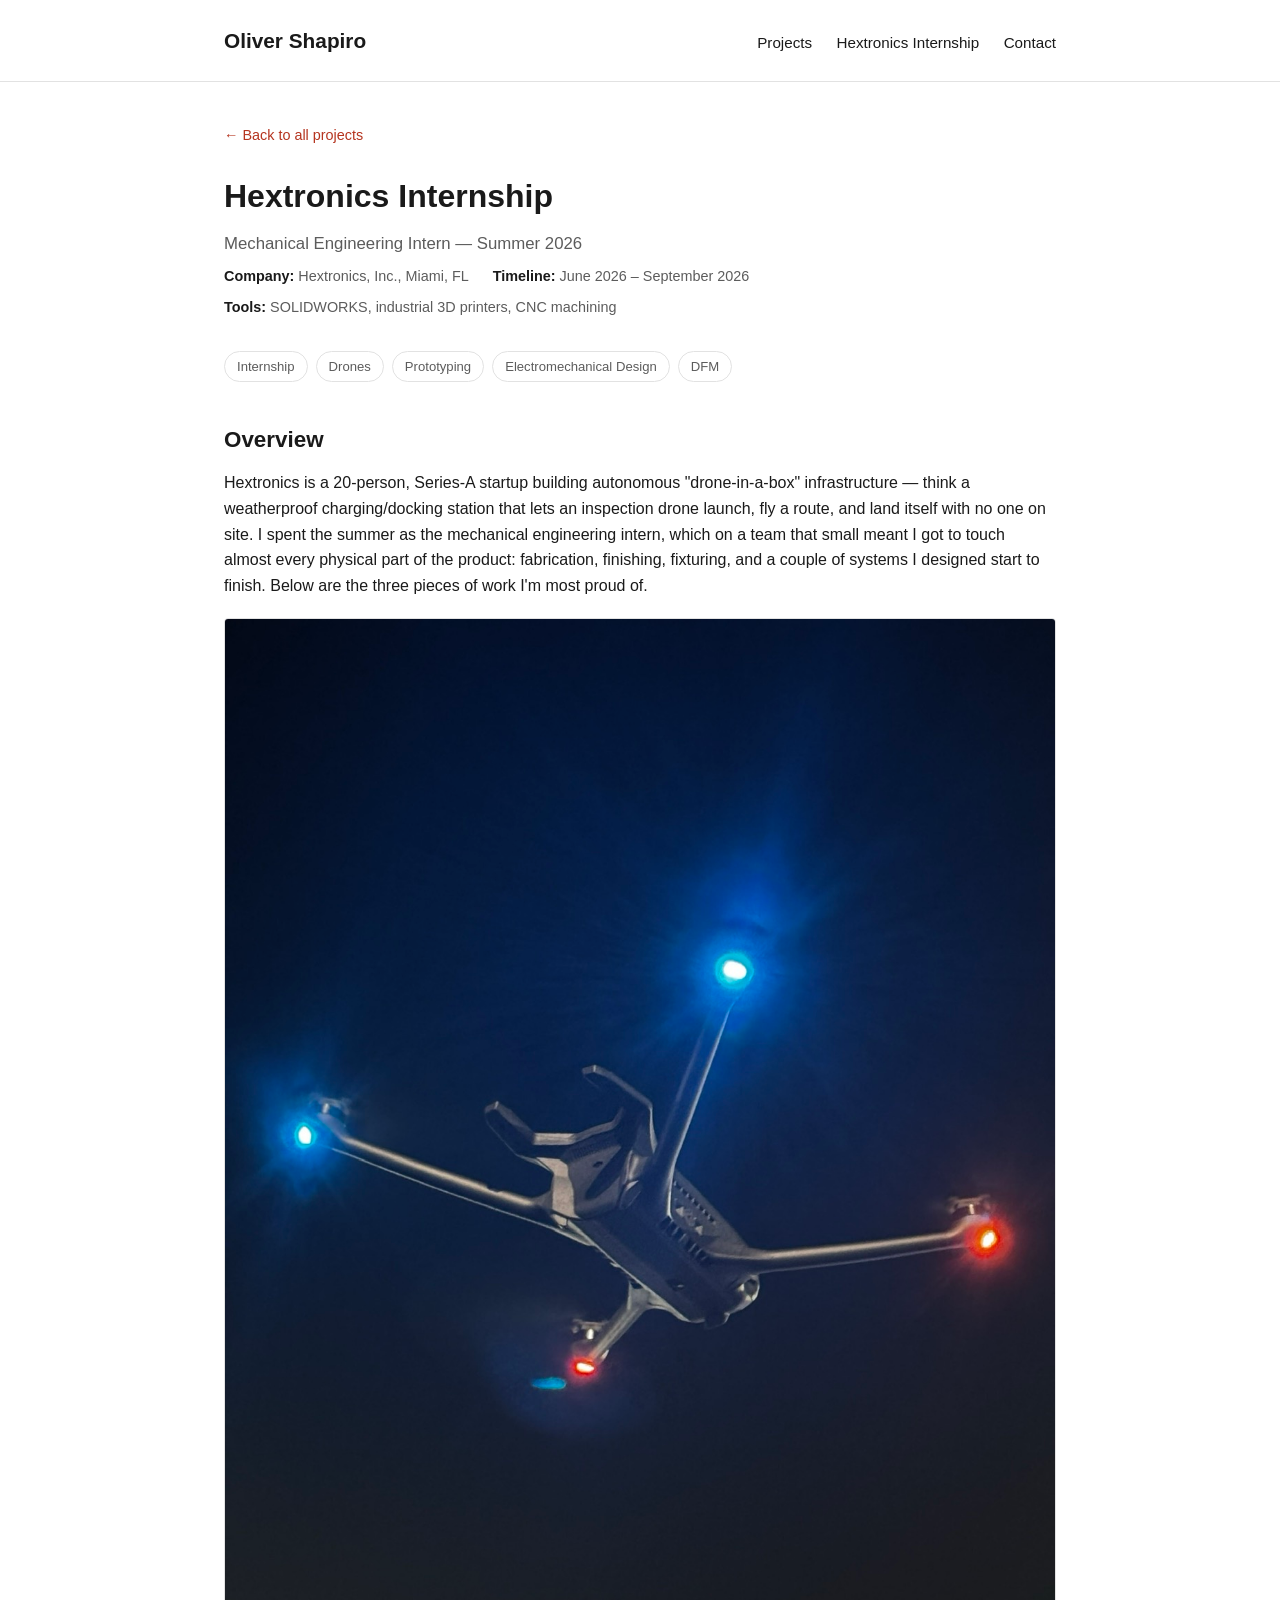
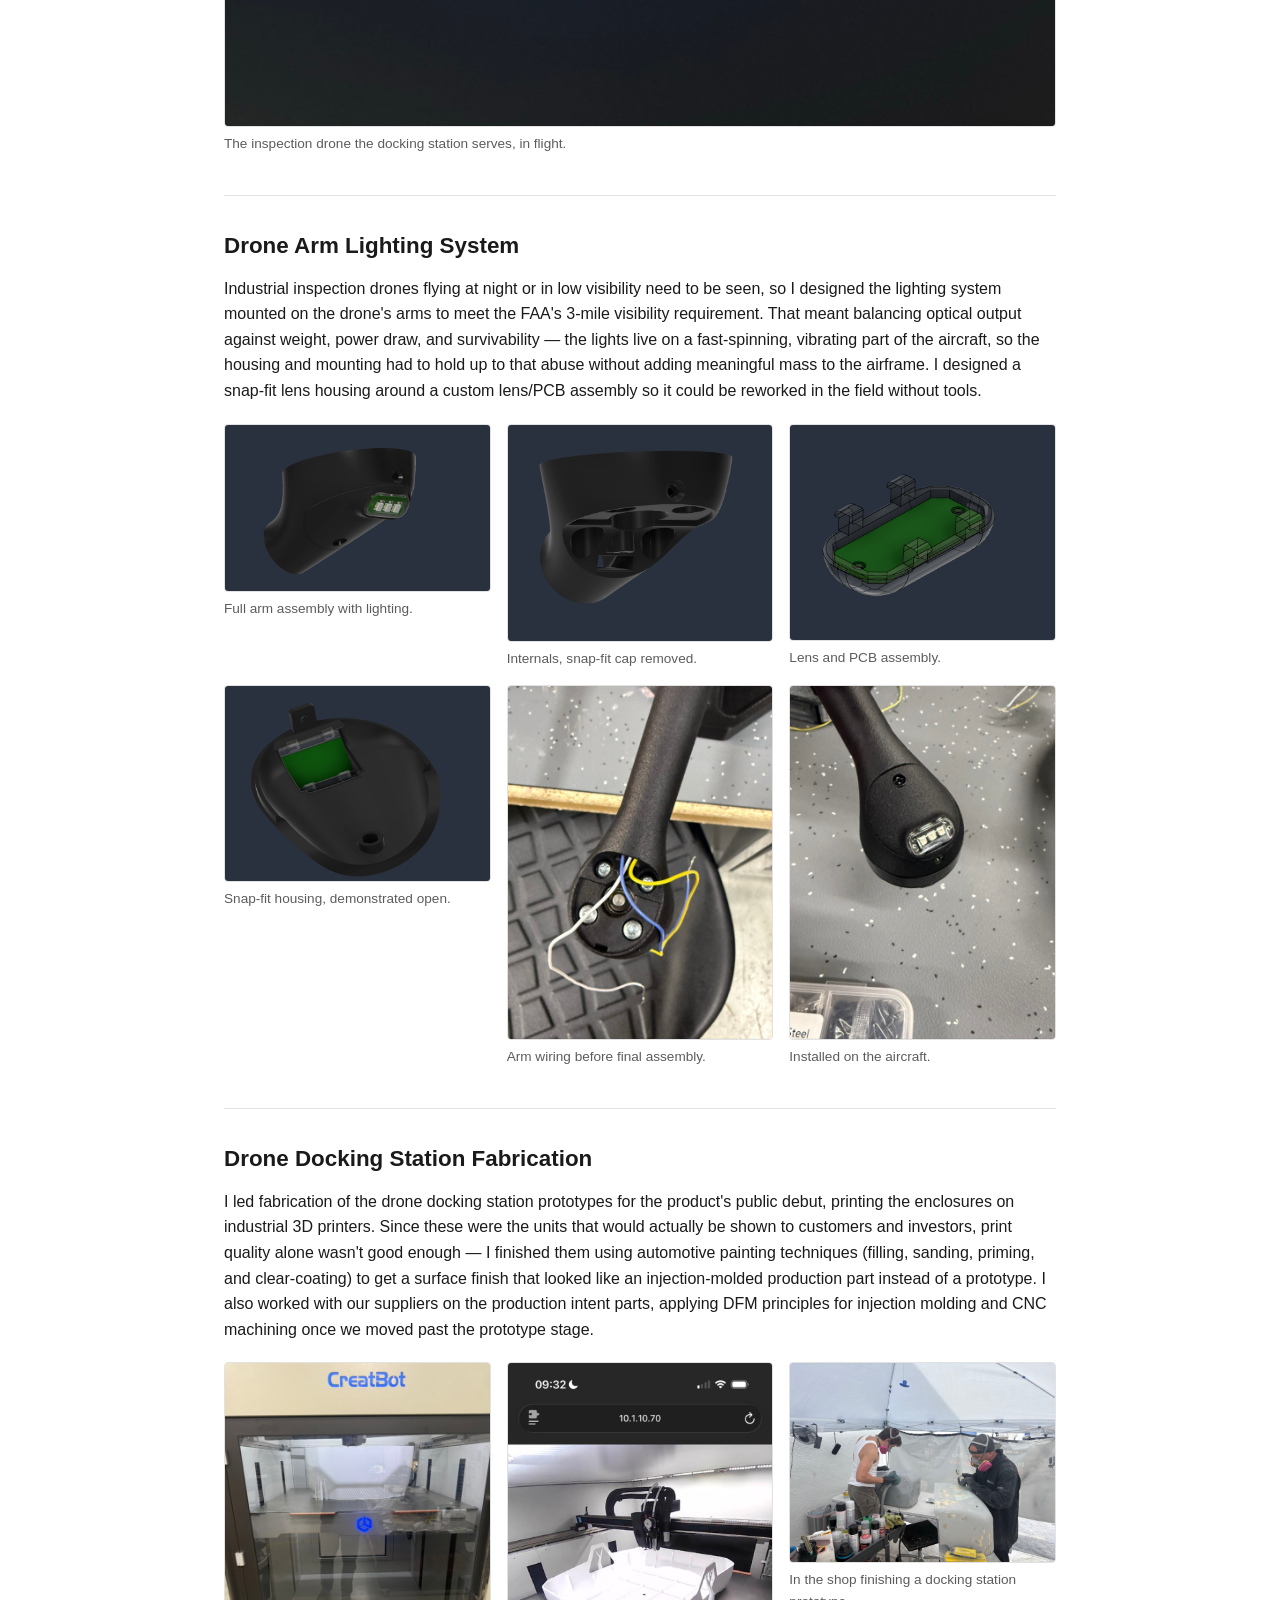
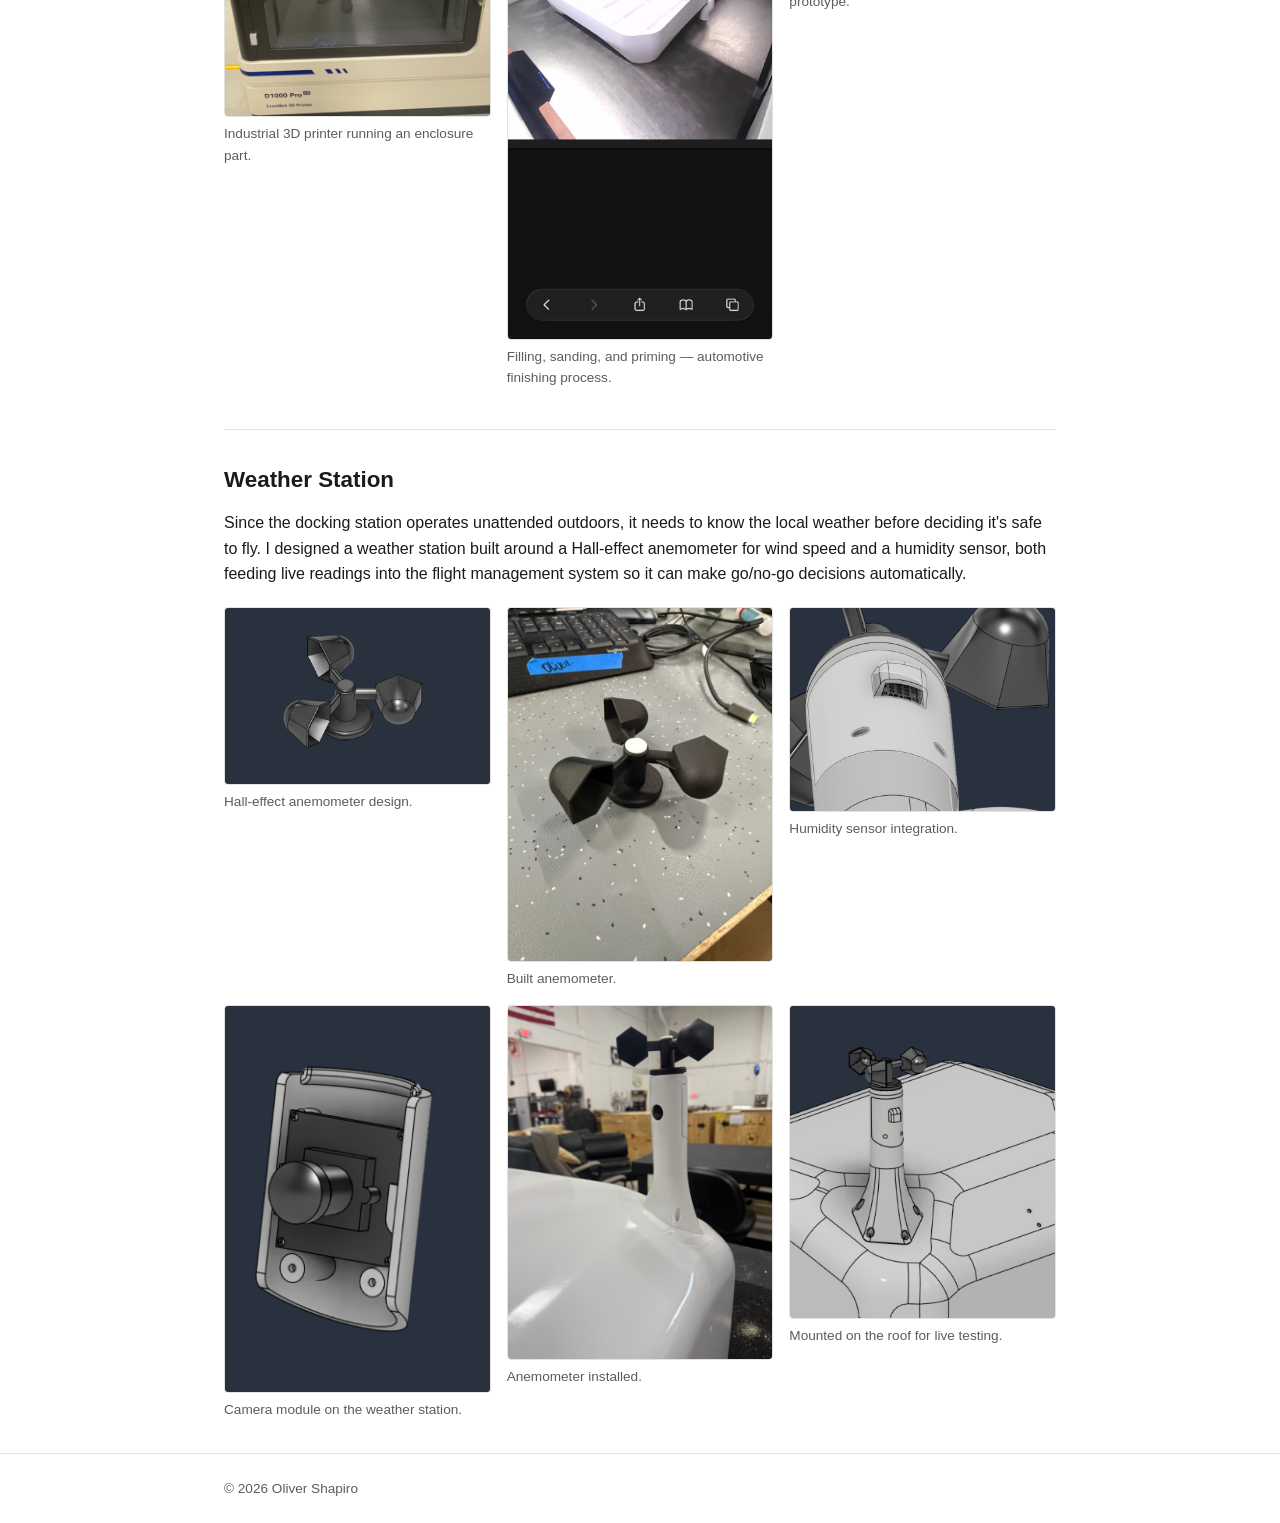
==== hextronics.html @ 49ff31ae "Build portfolio site: homepage, project template, and 6 project pages Ports over all projects from o" ====
<!doctype html>
<html lang="en">
<head>
  <meta charset="UTF-8">
  <meta name="viewport" content="width=device-width, initial-scale=1.0">
  <title>Hextronics Internship — Oliver Shapiro</title>
  <link rel="stylesheet" href="assets/css/style.css">
</head>
<body>

  <header class="site-header">
    <div class="wrap">
      <div class="name">Oliver Shapiro</div>
      <nav class="site-nav">
        <a href="index.html">Projects</a>
        <a href="hextronics.html">Hextronics Internship</a>
        <a href="mailto:olivershapiro@gmail.com">Contact</a>
      </nav>
    </div>
  </header>

  <main class="wrap">

    <a class="back-link" href="index.html">&larr; Back to all projects</a>

    <h1>Hextronics Internship</h1>
    <p class="subtitle">Mechanical Engineering Intern — Summer 2026</p>

    <div class="meta-row">
      <span><strong>Company:</strong> Hextronics, Inc., Miami, FL</span>
      <span><strong>Timeline:</strong> June 2026 – September 2026</span>
      <span><strong>Tools:</strong> SOLIDWORKS, industrial 3D printers, CNC machining</span>
    </div>

    <ul class="tag-list">
      <li>Internship</li>
      <li>Drones</li>
      <li>Prototyping</li>
      <li>Electromechanical Design</li>
      <li>DFM</li>
    </ul>

    <h2>Overview</h2>
    <p>
      Hextronics is a 20-person, Series-A startup building autonomous "drone-in-a-box"
      infrastructure — think a weatherproof charging/docking station that lets an inspection
      drone launch, fly a route, and land itself with no one on site. I spent the summer as
      the mechanical engineering intern, which on a team that small meant I got to touch almost
      every physical part of the product: fabrication, finishing, fixturing, and a couple of
      systems I designed start to finish. Below are the three pieces of work I'm most proud of.
    </p>
    <div class="gallery">
      <figure>
        <img src="assets/img/hextronics/flying-drone.jpeg" alt="Hextronics inspection drone in flight">
        <figcaption>The inspection drone the docking station serves, in flight.</figcaption>
      </figure>
    </div>

    <h2>Drone Arm Lighting System</h2>
    <p>
      Industrial inspection drones flying at night or in low visibility need to be seen, so I
      designed the lighting system mounted on the drone's arms to meet the FAA's 3-mile
      visibility requirement. That meant balancing optical output against weight, power draw,
      and survivability — the lights live on a fast-spinning, vibrating part of the aircraft,
      so the housing and mounting had to hold up to that abuse without adding meaningful mass
      to the airframe. I designed a snap-fit lens housing around a custom lens/PCB assembly so
      it could be reworked in the field without tools.
    </p>
    <div class="gallery">
      <figure>
        <img src="assets/img/hextronics/full-arm.png" alt="Full drone arm with lighting assembly">
        <figcaption>Full arm assembly with lighting.</figcaption>
      </figure>
      <figure>
        <img src="assets/img/hextronics/arm-no-cap.png" alt="Drone arm lighting internals, cap removed">
        <figcaption>Internals, snap-fit cap removed.</figcaption>
      </figure>
      <figure>
        <img src="assets/img/hextronics/lens-pcb.png" alt="Lens and PCB assembly">
        <figcaption>Lens and PCB assembly.</figcaption>
      </figure>
      <figure>
        <img src="assets/img/hextronics/snap-fit.png" alt="Snap-fit lens housing demonstrated">
        <figcaption>Snap-fit housing, demonstrated open.</figcaption>
      </figure>
      <figure>
        <img src="assets/img/hextronics/arm-wires.jpeg" alt="Drone arm with wiring">
        <figcaption>Arm wiring before final assembly.</figcaption>
      </figure>
      <figure>
        <img src="assets/img/hextronics/arm-installed.jpeg" alt="Lighting arm installed on the drone">
        <figcaption>Installed on the aircraft.</figcaption>
      </figure>
    </div>

    <h2>Drone Docking Station Fabrication</h2>
    <p>
      I led fabrication of the drone docking station prototypes for the product's public
      debut, printing the enclosures on industrial 3D printers. Since these were the units
      that would actually be shown to customers and investors, print quality alone wasn't
      good enough — I finished them using automotive painting techniques (filling, sanding,
      priming, and clear-coating) to get a surface finish that looked like an injection-molded
      production part instead of a prototype. I also worked with our suppliers on the
      production intent parts, applying DFM principles for injection molding and CNC
      machining once we moved past the prototype stage.
    </p>
    <div class="gallery">
      <figure>
        <img src="assets/img/hextronics/fab-printer.jpeg" alt="Industrial 3D printer running an enclosure part">
        <figcaption>Industrial 3D printer running an enclosure part.</figcaption>
      </figure>
      <figure>
        <img src="assets/img/hextronics/fab-process.jpeg" alt="Automotive-style finishing process on a printed part">
        <figcaption>Filling, sanding, and priming — automotive finishing process.</figcaption>
      </figure>
      <figure>
        <img src="assets/img/hextronics/fab-me-and-ricky.jpeg" alt="Working in the shop on the docking station">
        <figcaption>In the shop finishing a docking station prototype.</figcaption>
      </figure>
    </div>

    <h2>Weather Station</h2>
    <p>
      Since the docking station operates unattended outdoors, it needs to know the local
      weather before deciding it's safe to fly. I designed a weather station built around a
      Hall-effect anemometer for wind speed and a humidity sensor, both feeding live readings
      into the flight management system so it can make go/no-go decisions automatically.
    </p>
    <div class="gallery">
      <figure>
        <img src="assets/img/hextronics/weather-anemometer.png" alt="Hall-effect anemometer design">
        <figcaption>Hall-effect anemometer design.</figcaption>
      </figure>
      <figure>
        <img src="assets/img/hextronics/weather-anemometer-real.jpeg" alt="Built anemometer">
        <figcaption>Built anemometer.</figcaption>
      </figure>
      <figure>
        <img src="assets/img/hextronics/weather-humidity.png" alt="Humidity sensor integration">
        <figcaption>Humidity sensor integration.</figcaption>
      </figure>
      <figure>
        <img src="assets/img/hextronics/weather-camera.png" alt="Weather station camera module">
        <figcaption>Camera module on the weather station.</figcaption>
      </figure>
      <figure>
        <img src="assets/img/hextronics/weather-anemometer-installed.jpeg" alt="Anemometer installed on the weather station">
        <figcaption>Anemometer installed.</figcaption>
      </figure>
      <figure>
        <img src="assets/img/hextronics/weather-on-roof.png" alt="Weather station mounted on rooftop for testing">
        <figcaption>Mounted on the roof for live testing.</figcaption>
      </figure>
    </div>

  </main>

  <footer class="site-footer">
    <div class="wrap">
      &copy; 2026 Oliver Shapiro
    </div>
  </footer>

</body>
</html>
---- assets/css/style.css ----
/* ---------- Base ---------- */
:root {
  --bg: #ffffff;
  --text: #1a1a1a;
  --muted: #5c5c5c;
  --accent: #b5341f;
  --border: #e2e2e2;
  --max-width: 880px;
}

* { box-sizing: border-box; }

body {
  margin: 0;
  font-family: -apple-system, BlinkMacSystemFont, "Segoe UI", Helvetica, Arial, sans-serif;
  color: var(--text);
  background: var(--bg);
  line-height: 1.6;
}

a { color: var(--accent); text-decoration: none; }
a:hover { text-decoration: underline; }

img { max-width: 100%; display: block; }

/* ---------- Layout ---------- */
.wrap {
  max-width: var(--max-width);
  margin: 0 auto;
  padding: 0 24px;
}

header.site-header {
  border-bottom: 1px solid var(--border);
  padding: 24px 0;
  margin-bottom: 40px;
}

header.site-header .wrap {
  display: flex;
  justify-content: space-between;
  align-items: baseline;
  flex-wrap: wrap;
  gap: 12px;
}

header.site-header .name {
  font-size: 1.3rem;
  font-weight: 700;
  color: var(--text);
}

nav.site-nav a {
  margin-left: 20px;
  color: var(--text);
  font-size: 0.95rem;
}

nav.site-nav a:first-child { margin-left: 0; }

main { padding-bottom: 80px; }

footer.site-footer {
  border-top: 1px solid var(--border);
  padding: 24px 0;
  color: var(--muted);
  font-size: 0.85rem;
}

/* ---------- Typography ---------- */
h1 { font-size: 2rem; margin: 0 0 8px; }
h2 { font-size: 1.4rem; margin: 40px 0 12px; border-top: 1px solid var(--border); padding-top: 32px; }
h2:first-of-type { border-top: none; padding-top: 0; }
h3 { font-size: 1.1rem; margin: 0 0 8px; }
p { margin: 0 0 16px; }
.subtitle { color: var(--muted); font-size: 1.05rem; margin-bottom: 8px; }

/* ---------- Home / project list ---------- */
.intro { margin-bottom: 48px; }
.intro p { max-width: 640px; }

.intro-with-photo {
  display: flex;
  align-items: flex-start;
  gap: 24px;
  flex-wrap: wrap;
}

.headshot {
  width: 96px;
  height: 96px;
  border-radius: 50%;
  object-fit: cover;
  flex-shrink: 0;
}

.project-grid {
  display: grid;
  grid-template-columns: repeat(auto-fill, minmax(240px, 1fr));
  gap: 24px;
}

.project-card {
  border: 1px solid var(--border);
  border-radius: 6px;
  overflow: hidden;
  display: block;
  color: var(--text);
}

.project-card:hover { border-color: var(--accent); text-decoration: none; }

.project-card img {
  width: 100%;
  aspect-ratio: 4 / 3;
  object-fit: cover;
  background: #f2f2f2;
}

.project-card .card-body { padding: 14px 16px; }
.project-card .card-body h3 { margin-bottom: 4px; }
.project-card .card-body p { margin: 0; color: var(--muted); font-size: 0.9rem; }

/* ---------- Project page ---------- */
.meta-row {
  display: flex;
  flex-wrap: wrap;
  gap: 8px 24px;
  color: var(--muted);
  font-size: 0.9rem;
  margin-bottom: 32px;
}

.meta-row span strong { color: var(--text); }

.gallery {
  display: grid;
  grid-template-columns: repeat(auto-fit, minmax(260px, 1fr));
  gap: 16px;
  margin: 20px 0 32px;
}

.gallery img, .gallery video {
  width: 100%;
  border-radius: 4px;
  border: 1px solid var(--border);
}

.gallery figure { margin: 0; }
.gallery figcaption { font-size: 0.85rem; color: var(--muted); margin-top: 6px; }

ul.tag-list {
  list-style: none;
  display: flex;
  flex-wrap: wrap;
  gap: 8px;
  padding: 0;
  margin: 0 0 32px;
}

ul.tag-list li {
  border: 1px solid var(--border);
  border-radius: 999px;
  padding: 4px 12px;
  font-size: 0.82rem;
  color: var(--muted);
}

.back-link { display: inline-block; margin-bottom: 24px; font-size: 0.9rem; }
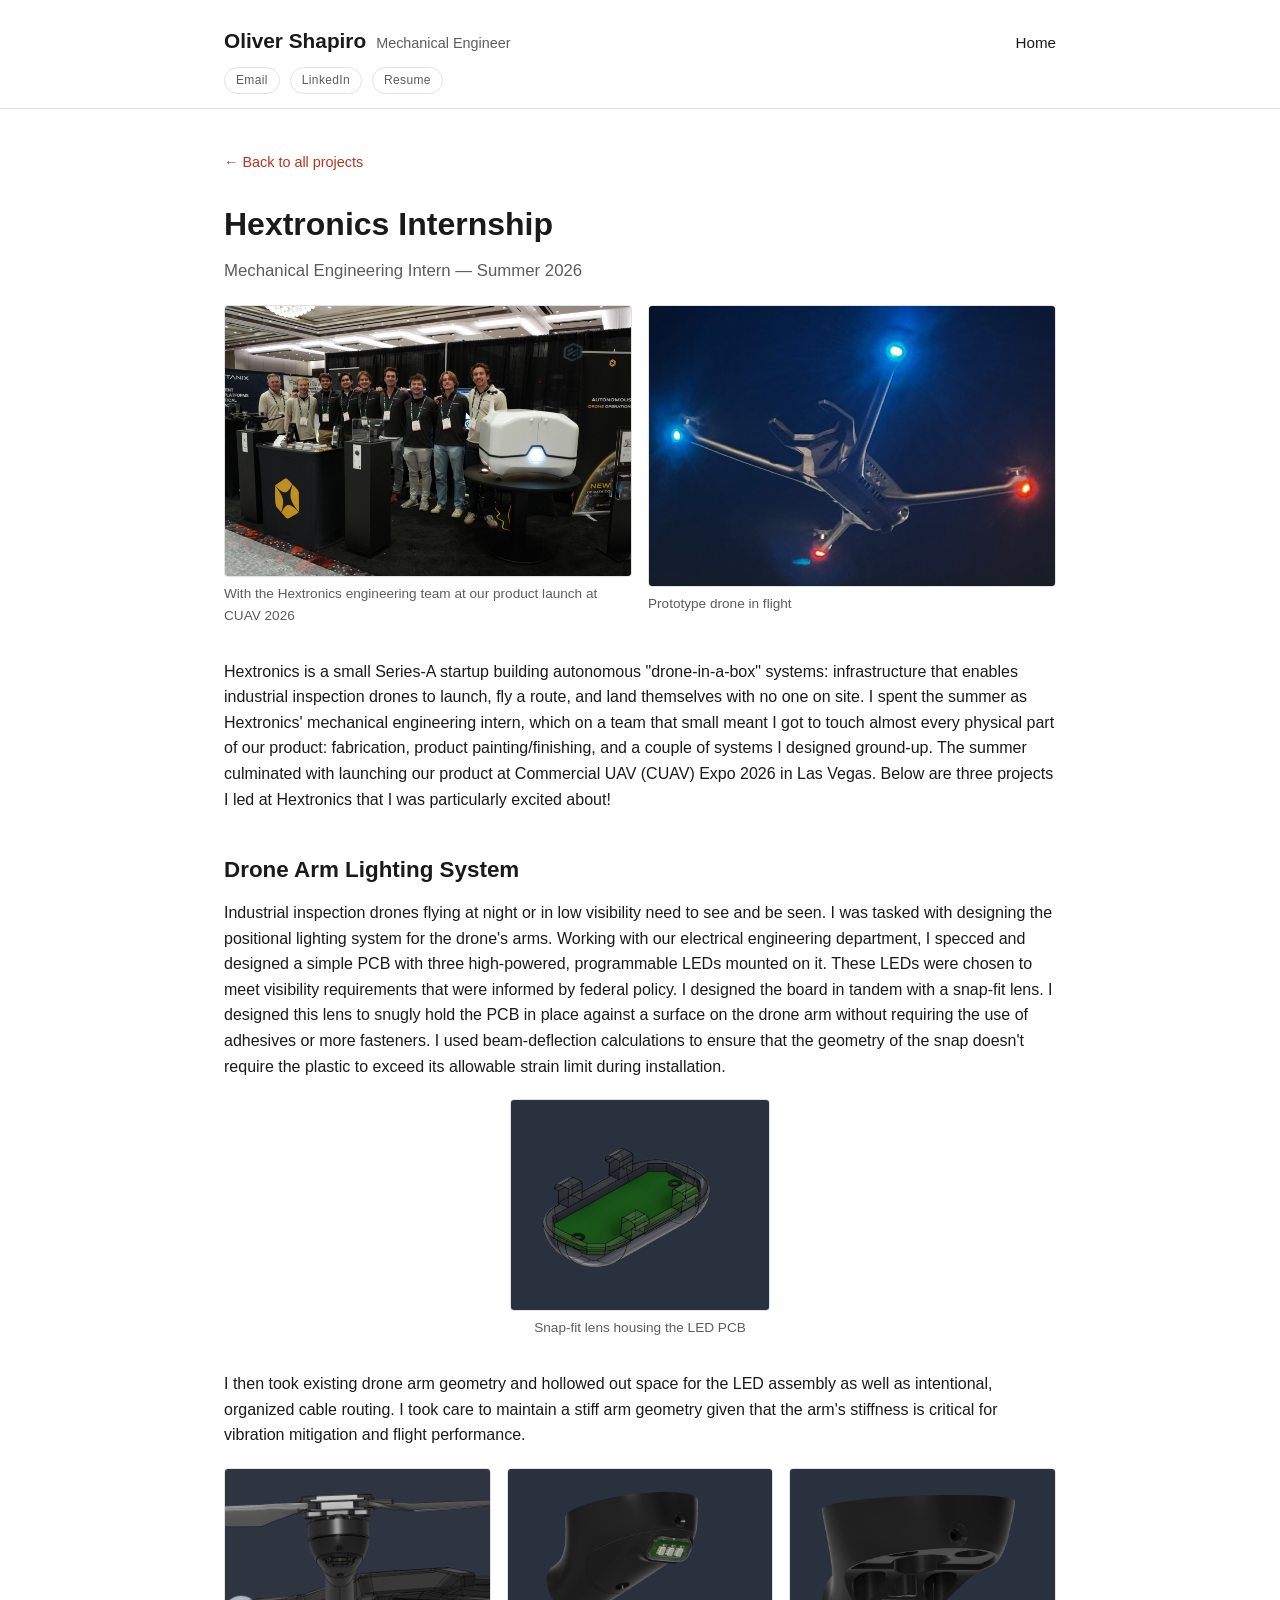
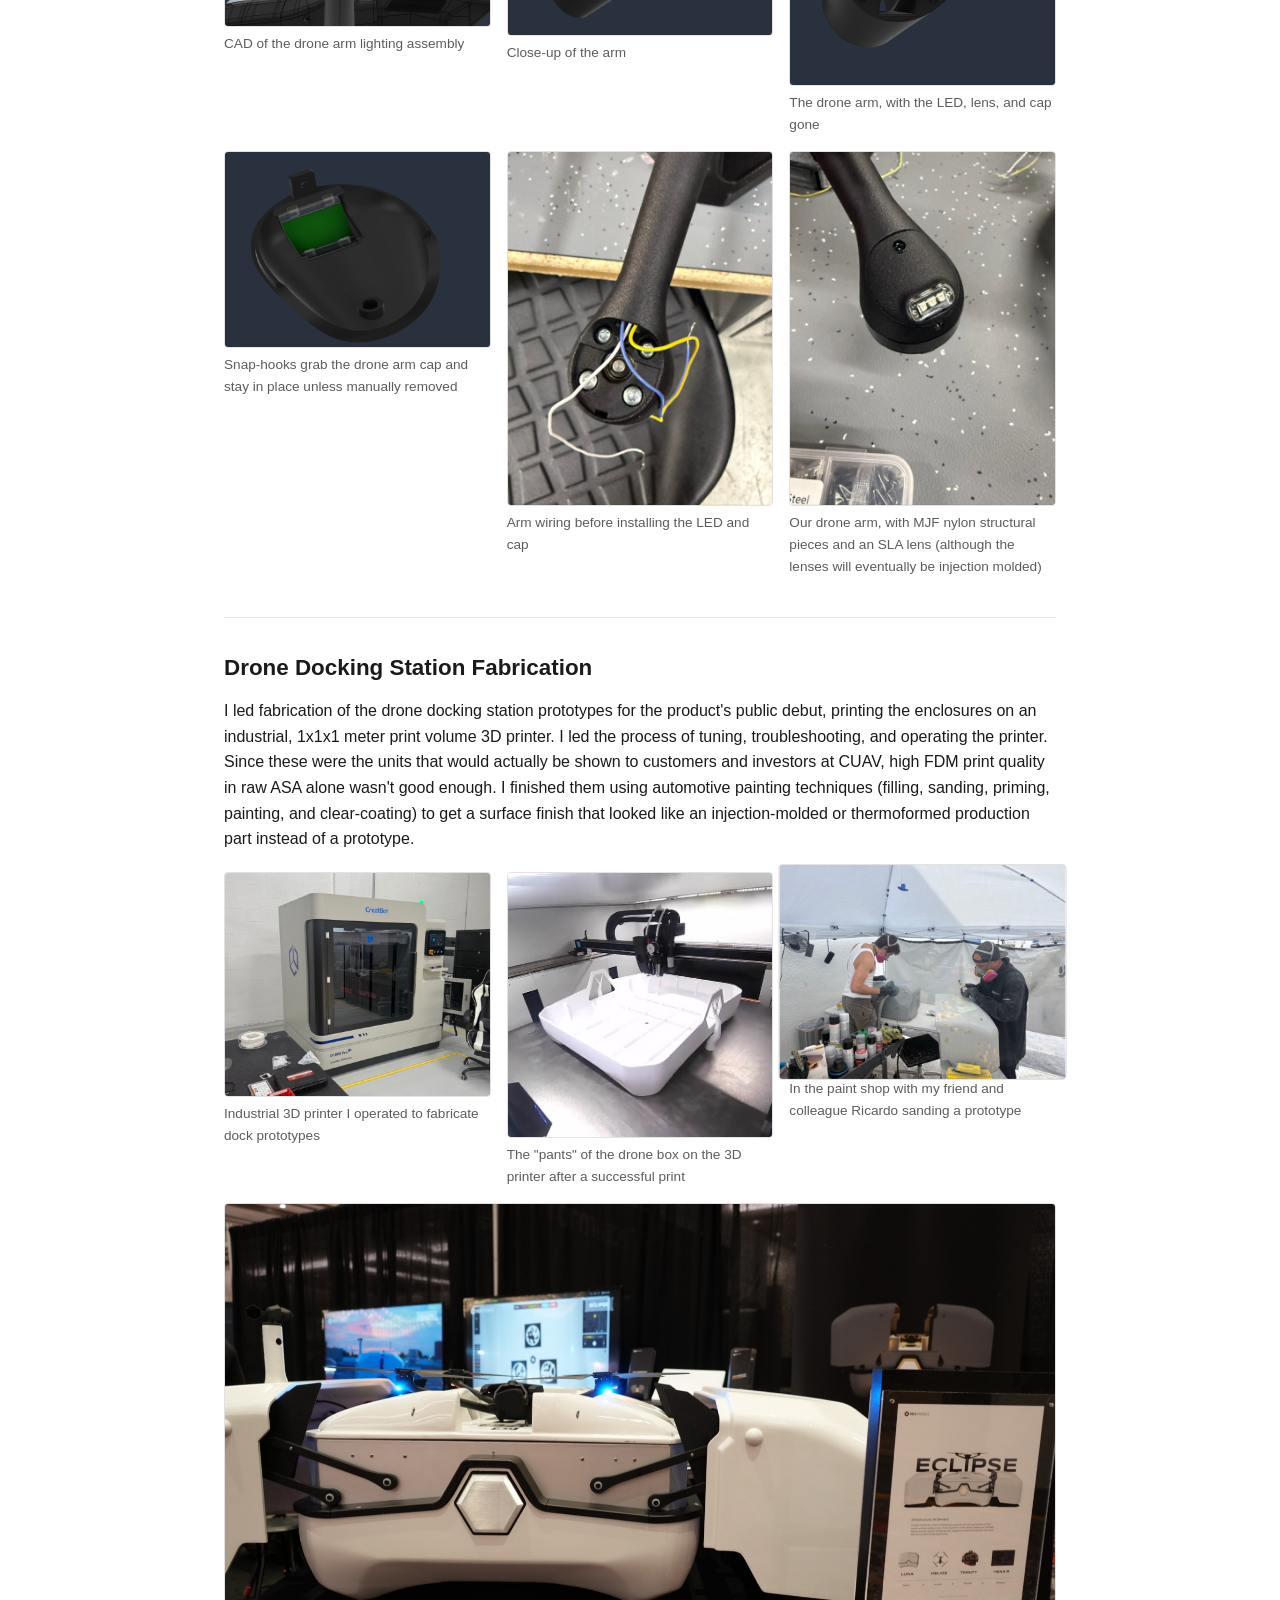
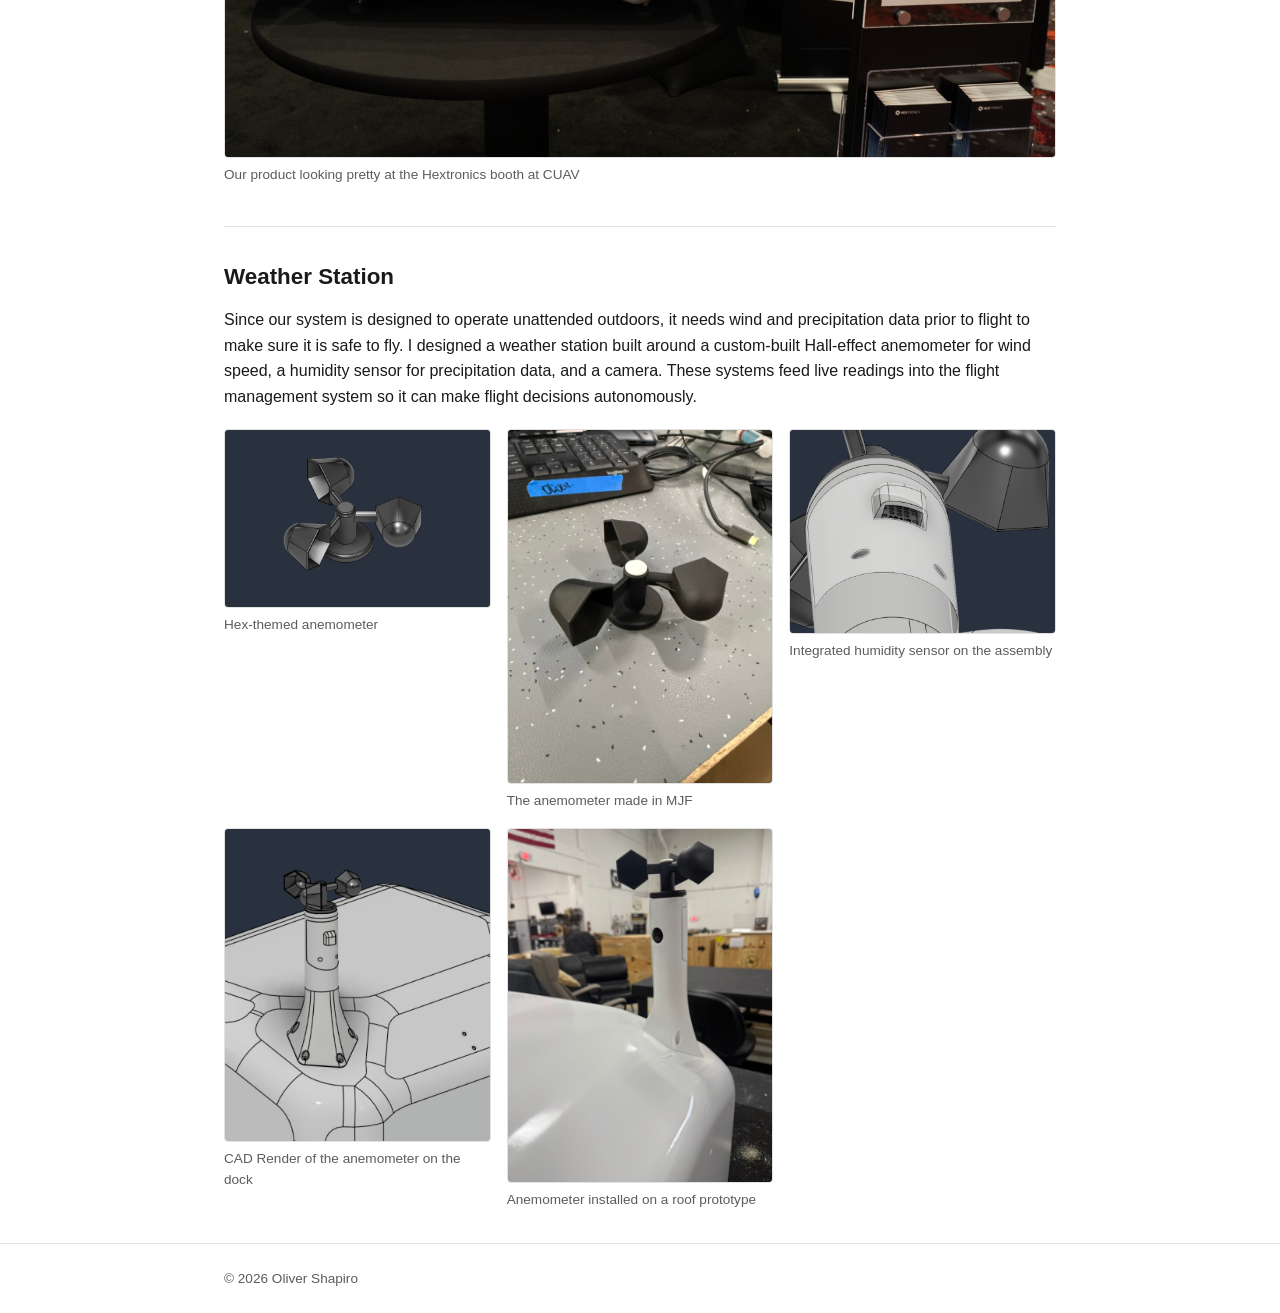
==== commit 02b60268: "Redesign header, embed PDFs, fill in Hextronics content, fix typos - Header: nav trimmed to Home; ad" ====
--- a/hextronics.html
+++ b/hextronics.html
@@ -10,12 +10,17 @@
 
   <header class="site-header">
     <div class="wrap">
-      <div class="name">Oliver Shapiro</div>
-      <nav class="site-nav">
-        <a href="index.html">Projects</a>
-        <a href="hextronics.html">Hextronics Internship</a>
-        <a href="mailto:olivershapiro@gmail.com">Contact</a>
-      </nav>
+      <div class="header-top">
+        <div class="name">Oliver Shapiro<span class="tagline">Mechanical Engineer</span></div>
+        <nav class="site-nav">
+          <a href="index.html">Home</a>
+        </nav>
+      </div>
+      <div class="header-links">
+        <a class="btn" href="mailto:olivershapiro@gmail.com">Email</a>
+        <a class="btn" href="https://www.linkedin.com/in/olivershapiro1/" target="_blank">LinkedIn</a>
+        <a class="btn" href="assets/docs/resume.pdf" target="_blank">Resume</a>
+      </div>
     </div>
   </header>
 
@@ -26,130 +31,129 @@
     <h1>Hextronics Internship</h1>
     <p class="subtitle">Mechanical Engineering Intern — Summer 2026</p>
 
-    <div class="meta-row">
-      <span><strong>Company:</strong> Hextronics, Inc., Miami, FL</span>
-      <span><strong>Timeline:</strong> June 2026 – September 2026</span>
-      <span><strong>Tools:</strong> SOLIDWORKS, industrial 3D printers, CNC machining</span>
+    
+    
+    <div class="gallery">
+      <figure>
+        <img src="assets/img/hextronics/team-launch.jpg" alt="Oliver Shapiro with the Hextronics team at the product launch">
+        <figcaption>With the Hextronics engineering team at our product launch at CUAV 2026</figcaption>
+      </figure>
+      <figure>
+        <img src="assets/img/hextronics/flying-drone.jpeg" alt="Hextronics inspection drone in flight">
+        <figcaption>Prototype drone in flight</figcaption>
+      </figure>
     </div>
 
-    <ul class="tag-list">
-      <li>Internship</li>
-      <li>Drones</li>
-      <li>Prototyping</li>
-      <li>Electromechanical Design</li>
-      <li>DFM</li>
-    </ul>
+    <p>
+      Hextronics is a small Series-A startup building autonomous "drone-in-a-box"
+      systems: infrastructure that enables industrial inspection drones to launch, fly a route, and land themselves with no one on site. I spent the summer as
+      Hextronics' mechanical engineering intern, which on a team that small meant I got to touch almost
+      every physical part of our product: fabrication, product painting/finishing, and a couple of
+      systems I designed ground-up. The summer culminated with launching our product at Commercial UAV (CUAV) Expo 2026 in Las Vegas. 
+      Below are three projects I led at Hextronics that I was particularly excited about!
+    </p>
 
-    <h2>Overview</h2>
+    <h2>Drone Arm Lighting System</h2>
     <p>
-      Hextronics is a 20-person, Series-A startup building autonomous "drone-in-a-box"
-      infrastructure — think a weatherproof charging/docking station that lets an inspection
-      drone launch, fly a route, and land itself with no one on site. I spent the summer as
-      the mechanical engineering intern, which on a team that small meant I got to touch almost
-      every physical part of the product: fabrication, finishing, fixturing, and a couple of
-      systems I designed start to finish. Below are the three pieces of work I'm most proud of.
+      Industrial inspection drones flying at night or in low visibility need to see and be seen. I was tasked with designing 
+      the positional lighting system for the drone's arms. Working with our electrical engineering department,
+      I specced and designed a simple PCB with three high-powered, programmable LEDs mounted on it. These LEDs were chosen to meet
+      visibility requirements that were informed by federal policy.
+      I designed the board in tandem with a snap-fit lens. I designed this lens to snugly hold the PCB in place against a surface on the drone arm without requiring the use of adhesives or more fasteners.
+      I used beam-deflection calculations to ensure that the geometry of the snap doesn't require the plastic to exceed its allowable strain limit during installation.
+    </p>
+    <div class="gallery gallery-sm">
+      <figure>
+        <img src="assets/img/hextronics/lens-pcb.png" alt="Snap-fit lens and PCB assembly close-up">
+        <figcaption>Snap-fit lens housing the LED PCB</figcaption>
+      </figure>
+    </div>
+    <p>
+      I then took existing drone arm geometry and hollowed out space for the LED assembly as well as intentional, organized cable routing. I took care to
+      maintain a stiff arm geometry given that the arm's stiffness is critical for vibration mitigation and flight performance.
     </p>
     <div class="gallery">
       <figure>
-        <img src="assets/img/hextronics/flying-drone.jpeg" alt="Hextronics inspection drone in flight">
-        <figcaption>The inspection drone the docking station serves, in flight.</figcaption>
+        <img src="assets/img/hextronics/arm-cad.png" alt="CAD of the drone arm lighting assembly">
+        <figcaption>CAD of the drone arm lighting assembly</figcaption>
       </figure>
-    </div>
-
-    <h2>Drone Arm Lighting System</h2>
-    <p>
-      Industrial inspection drones flying at night or in low visibility need to be seen, so I
-      designed the lighting system mounted on the drone's arms to meet the FAA's 3-mile
-      visibility requirement. That meant balancing optical output against weight, power draw,
-      and survivability — the lights live on a fast-spinning, vibrating part of the aircraft,
-      so the housing and mounting had to hold up to that abuse without adding meaningful mass
-      to the airframe. I designed a snap-fit lens housing around a custom lens/PCB assembly so
-      it could be reworked in the field without tools.
-    </p>
-    <div class="gallery">
       <figure>
         <img src="assets/img/hextronics/full-arm.png" alt="Full drone arm with lighting assembly">
-        <figcaption>Full arm assembly with lighting.</figcaption>
+        <figcaption>Close-up of the arm</figcaption>
       </figure>
       <figure>
         <img src="assets/img/hextronics/arm-no-cap.png" alt="Drone arm lighting internals, cap removed">
-        <figcaption>Internals, snap-fit cap removed.</figcaption>
-      </figure>
-      <figure>
-        <img src="assets/img/hextronics/lens-pcb.png" alt="Lens and PCB assembly">
-        <figcaption>Lens and PCB assembly.</figcaption>
+        <figcaption>The drone arm, with the LED, lens, and cap gone</figcaption>
       </figure>
       <figure>
         <img src="assets/img/hextronics/snap-fit.png" alt="Snap-fit lens housing demonstrated">
-        <figcaption>Snap-fit housing, demonstrated open.</figcaption>
+        <figcaption>Snap-hooks grab the drone arm cap and stay in place unless manually removed</figcaption>
       </figure>
       <figure>
         <img src="assets/img/hextronics/arm-wires.jpeg" alt="Drone arm with wiring">
-        <figcaption>Arm wiring before final assembly.</figcaption>
+        <figcaption>Arm wiring before installing the LED and cap</figcaption>
       </figure>
       <figure>
         <img src="assets/img/hextronics/arm-installed.jpeg" alt="Lighting arm installed on the drone">
-        <figcaption>Installed on the aircraft.</figcaption>
+        <figcaption>Our drone arm, with MJF nylon structural pieces and an SLA lens (although the lenses will eventually be injection molded)</figcaption>
       </figure>
     </div>
 
     <h2>Drone Docking Station Fabrication</h2>
     <p>
       I led fabrication of the drone docking station prototypes for the product's public
-      debut, printing the enclosures on industrial 3D printers. Since these were the units
-      that would actually be shown to customers and investors, print quality alone wasn't
-      good enough — I finished them using automotive painting techniques (filling, sanding,
-      priming, and clear-coating) to get a surface finish that looked like an injection-molded
-      production part instead of a prototype. I also worked with our suppliers on the
-      production intent parts, applying DFM principles for injection molding and CNC
-      machining once we moved past the prototype stage.
+      debut, printing the enclosures on an industrial, 1x1x1 meter print volume 3D printer. I led the process of tuning, troubleshooting, and operating the 
+      printer. Since these were the units
+      that would actually be shown to customers and investors at CUAV, high FDM print quality in raw ASA alone wasn't
+      good enough. I finished them using automotive painting techniques (filling, sanding,
+      priming, painting, and clear-coating) to get a surface finish that looked like an injection-molded or thermoformed
+      production part instead of a prototype. 
     </p>
     <div class="gallery">
       <figure>
         <img src="assets/img/hextronics/fab-printer.jpeg" alt="Industrial 3D printer running an enclosure part">
-        <figcaption>Industrial 3D printer running an enclosure part.</figcaption>
+        <figcaption>Industrial 3D printer I operated to fabricate dock prototypes</figcaption>
       </figure>
       <figure>
         <img src="assets/img/hextronics/fab-process.jpeg" alt="Automotive-style finishing process on a printed part">
-        <figcaption>Filling, sanding, and priming — automotive finishing process.</figcaption>
+        <figcaption>The "pants" of the drone box on the 3D printer after a successful print </figcaption>
       </figure>
       <figure>
-        <img src="assets/img/hextronics/fab-me-and-ricky.jpeg" alt="Working in the shop on the docking station">
-        <figcaption>In the shop finishing a docking station prototype.</figcaption>
+        <img class="img-pop" src="assets/img/hextronics/fab-me-and-ricky.jpeg" alt="Working in the shop on the docking station">
+        <figcaption>In the paint shop with my friend and colleague Ricardo sanding a prototype </figcaption>
+      </figure>
+      <figure class="gallery-full">
+        <img src="assets/img/hextronics/fab-complete-dock-cuav.jpg" alt="Completed docking station at CUAV">
+        <figcaption>Our product looking pretty at the Hextronics booth at CUAV</figcaption>
       </figure>
     </div>
 
     <h2>Weather Station</h2>
     <p>
-      Since the docking station operates unattended outdoors, it needs to know the local
-      weather before deciding it's safe to fly. I designed a weather station built around a
-      Hall-effect anemometer for wind speed and a humidity sensor, both feeding live readings
-      into the flight management system so it can make go/no-go decisions automatically.
+      Since our system is designed to operate unattended outdoors, it needs wind and precipitation data prior to flight to make sure it is safe to fly. I designed a weather station built around a
+      custom-built Hall-effect anemometer for wind speed, a humidity sensor for precipitation data, and a camera. These systems feed live readings
+      into the flight management system so it can make flight decisions autonomously.
     </p>
     <div class="gallery">
       <figure>
         <img src="assets/img/hextronics/weather-anemometer.png" alt="Hall-effect anemometer design">
-        <figcaption>Hall-effect anemometer design.</figcaption>
+        <figcaption>Hex-themed anemometer</figcaption>
       </figure>
       <figure>
-        <img src="assets/img/hextronics/weather-anemometer-real.jpeg" alt="Built anemometer">
-        <figcaption>Built anemometer.</figcaption>
+        <img src="assets/img/hextronics/weather-anemometer-real.jpeg" alt="The anemometer in real life (made with MJF) with its TPU sealing cap in white">
+        <figcaption>The anemometer made in MJF</figcaption>
       </figure>
       <figure>
         <img src="assets/img/hextronics/weather-humidity.png" alt="Humidity sensor integration">
-        <figcaption>Humidity sensor integration.</figcaption>
+        <figcaption>Integrated humidity sensor on the assembly</figcaption>
       </figure>
       <figure>
-        <img src="assets/img/hextronics/weather-camera.png" alt="Weather station camera module">
-        <figcaption>Camera module on the weather station.</figcaption>
+        <img src="assets/img/hextronics/weather-on-roof.png" alt="Weather station mounted on rooftop for testing">
+        <figcaption>CAD Render of the anemometer on the dock</figcaption>
       </figure>
       <figure>
         <img src="assets/img/hextronics/weather-anemometer-installed.jpeg" alt="Anemometer installed on the weather station">
-        <figcaption>Anemometer installed.</figcaption>
-      </figure>
-      <figure>
-        <img src="assets/img/hextronics/weather-on-roof.png" alt="Weather station mounted on rooftop for testing">
-        <figcaption>Mounted on the roof for live testing.</figcaption>
+        <figcaption>Anemometer installed on a roof prototype</figcaption>
       </figure>
     </div>
 
--- a/assets/css/style.css
+++ b/assets/css/style.css
@@ -32,11 +32,11 @@
 
 header.site-header {
   border-bottom: 1px solid var(--border);
-  padding: 24px 0;
+  padding: 24px 0 14px;
   margin-bottom: 40px;
 }
 
-header.site-header .wrap {
+.header-top {
   display: flex;
   justify-content: space-between;
   align-items: baseline;
@@ -48,6 +48,37 @@
   font-size: 1.3rem;
   font-weight: 700;
   color: var(--text);
+}
+
+header.site-header .name .tagline {
+  font-size: 0.9rem;
+  font-weight: 400;
+  color: var(--muted);
+  margin-left: 10px;
+}
+
+.header-links {
+  display: flex;
+  flex-wrap: wrap;
+  align-items: center;
+  gap: 10px;
+  margin-top: 10px;
+}
+
+.btn {
+  display: inline-block;
+  padding: 3px 11px;
+  border: 1px solid var(--border);
+  border-radius: 999px;
+  font-size: 0.75rem;
+  letter-spacing: 0.03em;
+  color: var(--muted);
+}
+
+.btn:hover {
+  border-color: var(--accent);
+  color: var(--accent);
+  text-decoration: none;
 }
 
 nav.site-nav a {
@@ -147,7 +178,24 @@
 }
 
 .gallery figure { margin: 0; }
+.gallery img.img-pop { transform: scale(1.08); }
+.gallery img.img-shrink { width: 80%; margin: 0 auto; }
 .gallery figcaption { font-size: 0.85rem; color: var(--muted); margin-top: 6px; }
+
+.gallery-full {
+  grid-column: 1 / -1;
+}
+
+.gallery-sm {
+  grid-template-columns: none;
+  max-width: 260px;
+  margin-left: auto;
+  margin-right: auto;
+}
+
+.gallery-sm figcaption {
+  text-align: center;
+}
 
 ul.tag-list {
   list-style: none;
@@ -167,3 +215,11 @@
 }
 
 .back-link { display: inline-block; margin-bottom: 24px; font-size: 0.9rem; }
+
+.pdf-embed {
+  width: 100%;
+  height: 80vh;
+  border: 1px solid var(--border);
+  border-radius: 4px;
+  margin-bottom: 12px;
+}
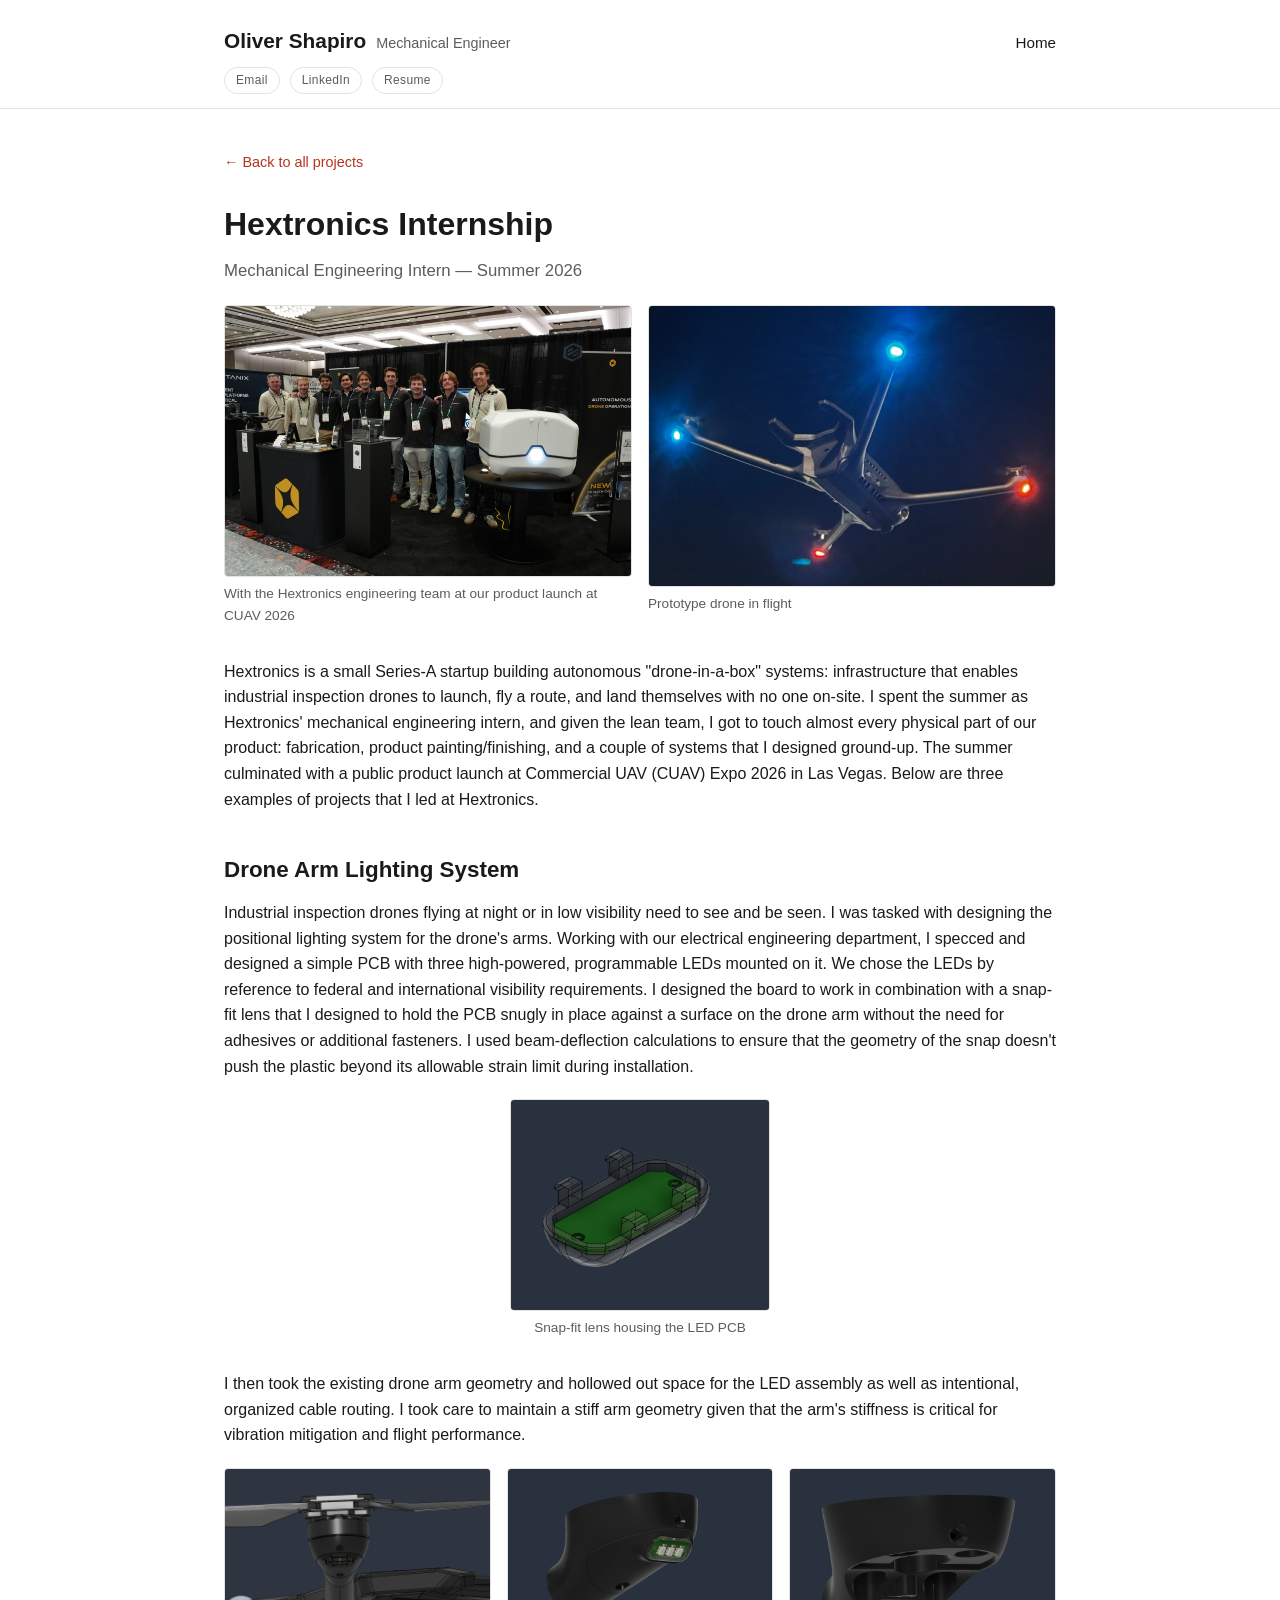
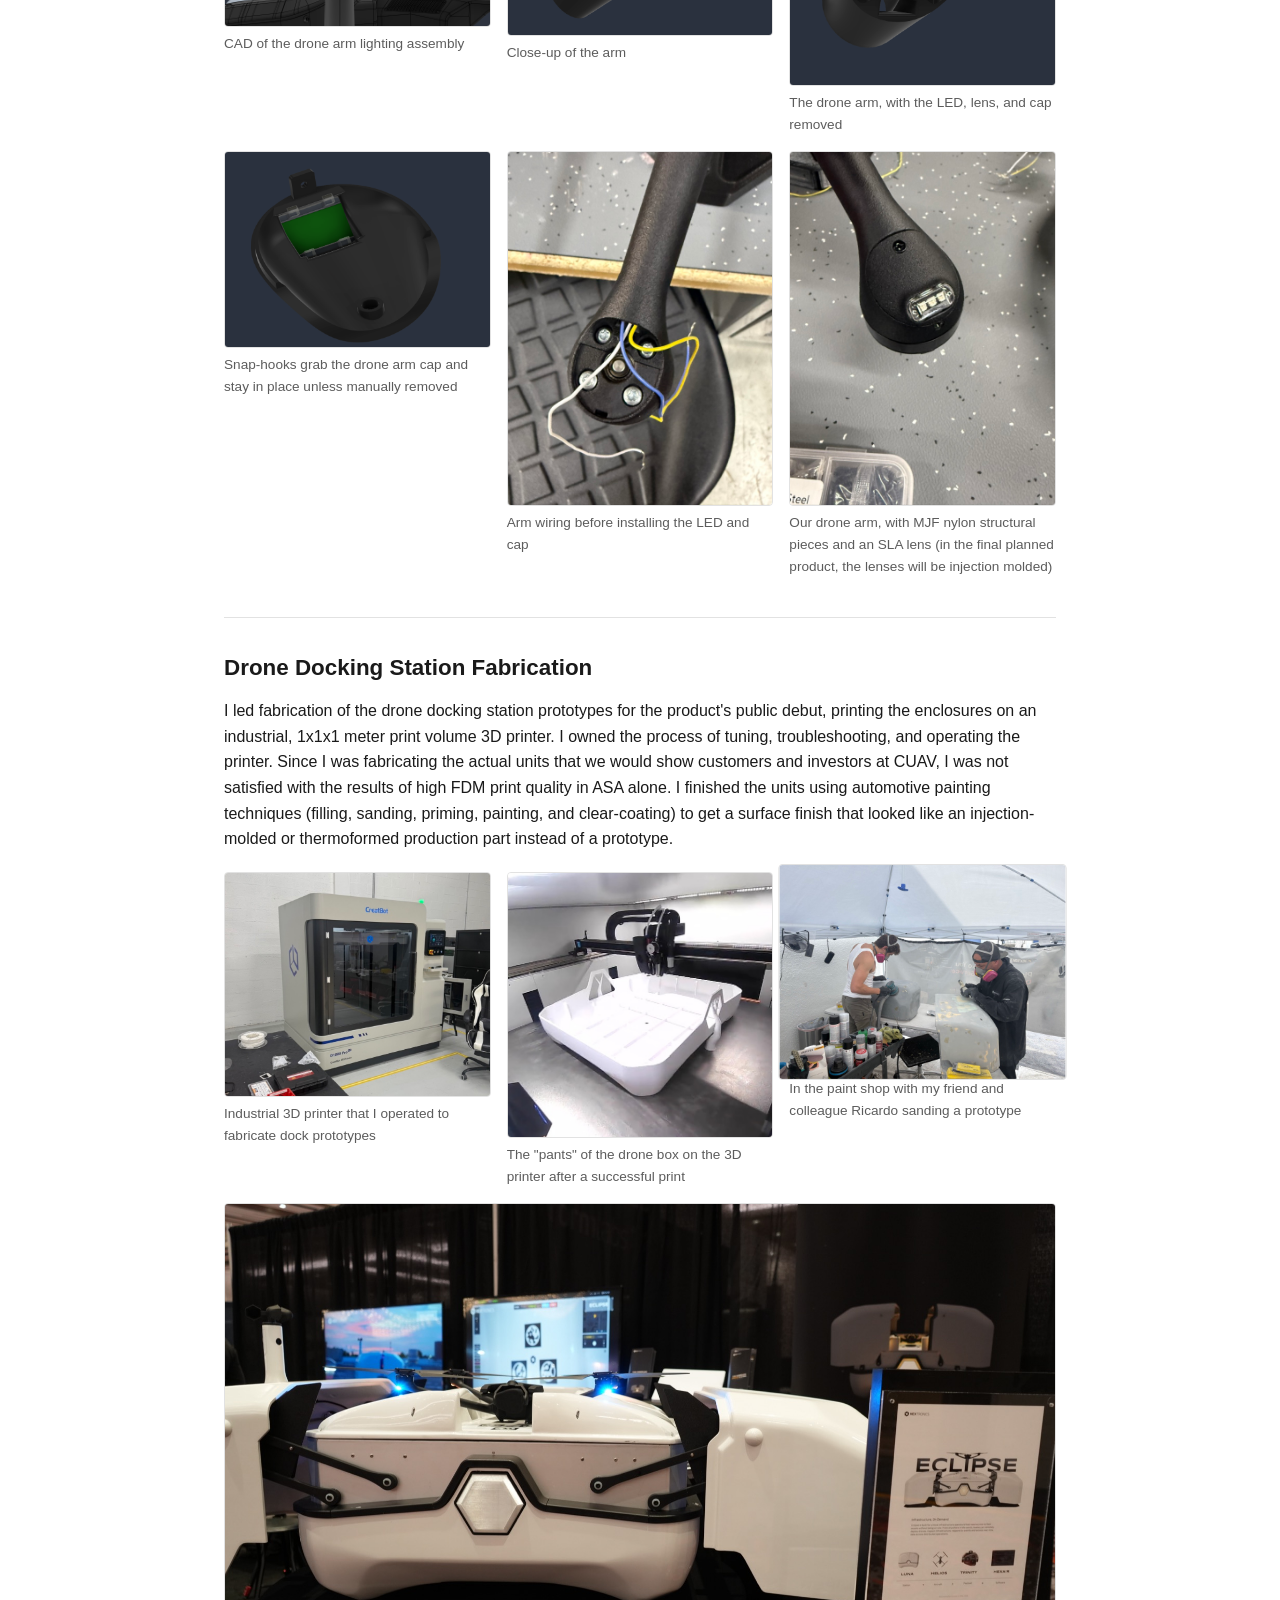
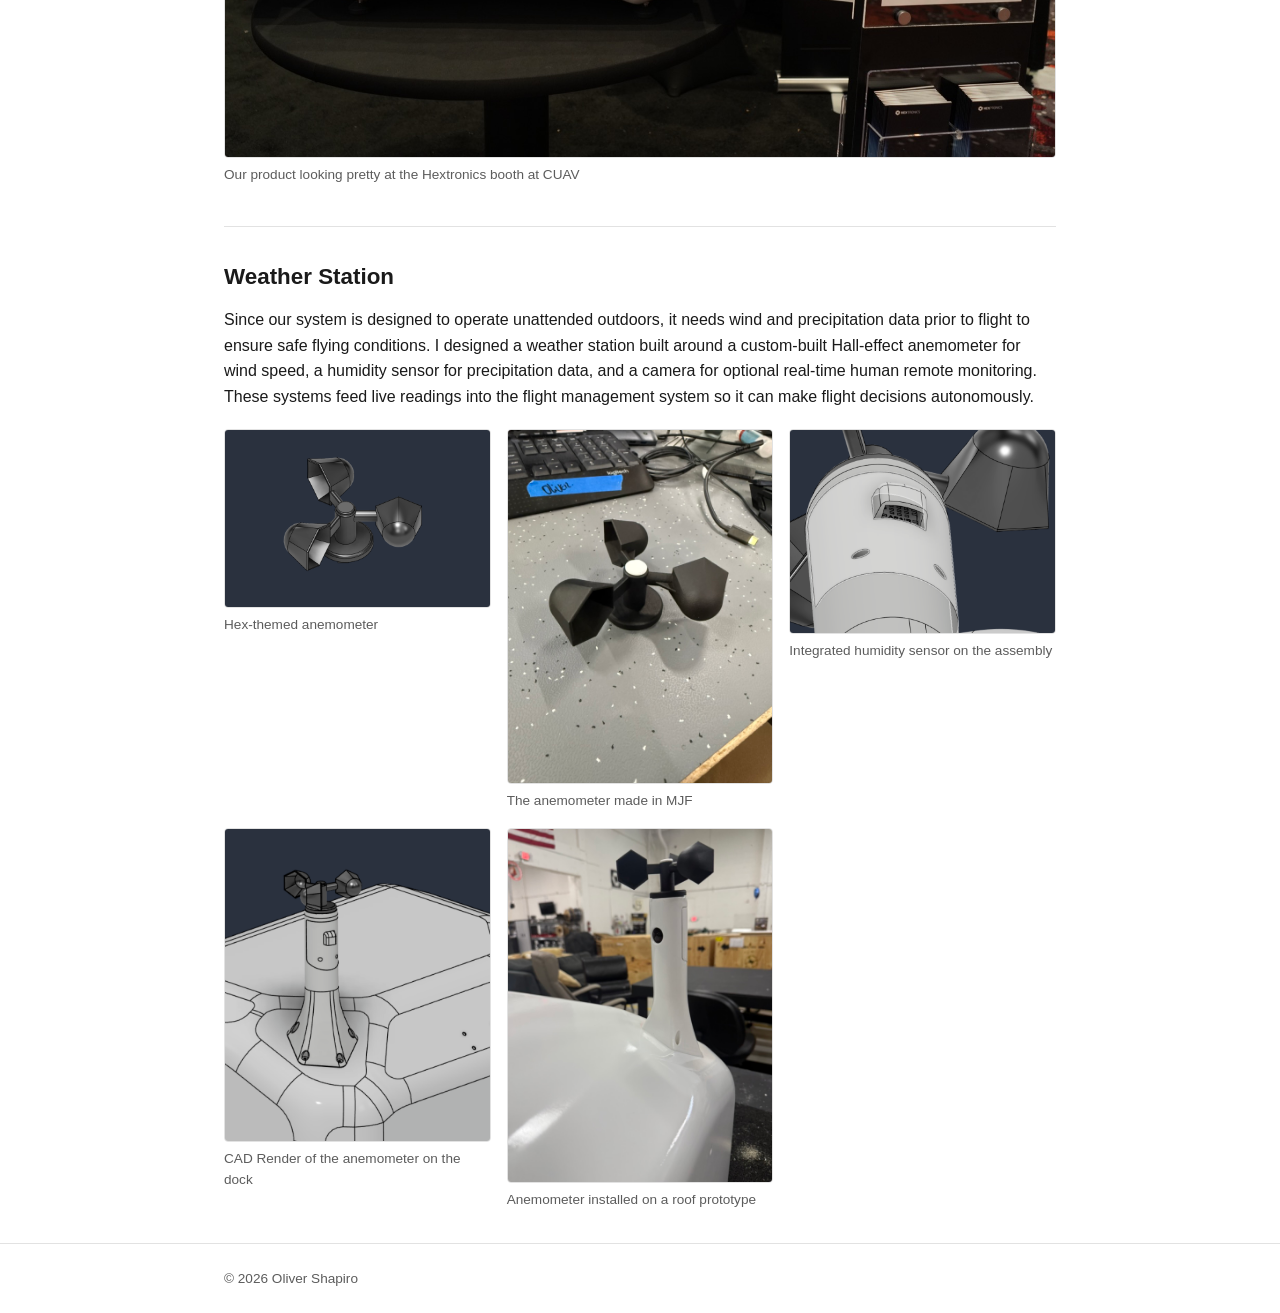
==== commit 5bb3a08a: "Revise Hextronics copy and fix grammar Fix duplicated "I designed" phrase, LEDS -> LEDs, and a missi" ====
--- a/hextronics.html
+++ b/hextronics.html
@@ -46,21 +46,20 @@
 
     <p>
       Hextronics is a small Series-A startup building autonomous "drone-in-a-box"
-      systems: infrastructure that enables industrial inspection drones to launch, fly a route, and land themselves with no one on site. I spent the summer as
-      Hextronics' mechanical engineering intern, which on a team that small meant I got to touch almost
+      systems: infrastructure that enables industrial inspection drones to launch, fly a route, and land themselves with no one on-site. I spent the summer as
+      Hextronics' mechanical engineering intern, and given the lean team, I got to touch almost
       every physical part of our product: fabrication, product painting/finishing, and a couple of
-      systems I designed ground-up. The summer culminated with launching our product at Commercial UAV (CUAV) Expo 2026 in Las Vegas. 
-      Below are three projects I led at Hextronics that I was particularly excited about!
+      systems that I designed ground-up. The summer culminated with a public product launch at Commercial UAV (CUAV) Expo 2026 in Las Vegas. 
+      Below are three examples of projects that I led at Hextronics.
     </p>
 
     <h2>Drone Arm Lighting System</h2>
     <p>
       Industrial inspection drones flying at night or in low visibility need to see and be seen. I was tasked with designing 
       the positional lighting system for the drone's arms. Working with our electrical engineering department,
-      I specced and designed a simple PCB with three high-powered, programmable LEDs mounted on it. These LEDs were chosen to meet
-      visibility requirements that were informed by federal policy.
-      I designed the board in tandem with a snap-fit lens. I designed this lens to snugly hold the PCB in place against a surface on the drone arm without requiring the use of adhesives or more fasteners.
-      I used beam-deflection calculations to ensure that the geometry of the snap doesn't require the plastic to exceed its allowable strain limit during installation.
+      I specced and designed a simple PCB with three high-powered, programmable LEDs mounted on it. We chose the LEDs by reference to federal and international visibility requirements.
+      I designed the board to work in combination with a snap-fit lens that I designed to hold the PCB snugly in place against a surface on the drone arm without the need for adhesives or additional fasteners.
+      I used beam-deflection calculations to ensure that the geometry of the snap doesn't push the plastic beyond its allowable strain limit during installation.
     </p>
     <div class="gallery gallery-sm">
       <figure>
@@ -69,7 +68,7 @@
       </figure>
     </div>
     <p>
-      I then took existing drone arm geometry and hollowed out space for the LED assembly as well as intentional, organized cable routing. I took care to
+      I then took the existing drone arm geometry and hollowed out space for the LED assembly as well as intentional, organized cable routing. I took care to
       maintain a stiff arm geometry given that the arm's stiffness is critical for vibration mitigation and flight performance.
     </p>
     <div class="gallery">
@@ -83,7 +82,7 @@
       </figure>
       <figure>
         <img src="assets/img/hextronics/arm-no-cap.png" alt="Drone arm lighting internals, cap removed">
-        <figcaption>The drone arm, with the LED, lens, and cap gone</figcaption>
+        <figcaption>The drone arm, with the LED, lens, and cap removed</figcaption>
       </figure>
       <figure>
         <img src="assets/img/hextronics/snap-fit.png" alt="Snap-fit lens housing demonstrated">
@@ -95,24 +94,24 @@
       </figure>
       <figure>
         <img src="assets/img/hextronics/arm-installed.jpeg" alt="Lighting arm installed on the drone">
-        <figcaption>Our drone arm, with MJF nylon structural pieces and an SLA lens (although the lenses will eventually be injection molded)</figcaption>
+        <figcaption>Our drone arm, with MJF nylon structural pieces and an SLA lens (in the final planned product, the lenses will be injection molded)</figcaption>
       </figure>
     </div>
 
     <h2>Drone Docking Station Fabrication</h2>
     <p>
       I led fabrication of the drone docking station prototypes for the product's public
-      debut, printing the enclosures on an industrial, 1x1x1 meter print volume 3D printer. I led the process of tuning, troubleshooting, and operating the 
-      printer. Since these were the units
-      that would actually be shown to customers and investors at CUAV, high FDM print quality in raw ASA alone wasn't
-      good enough. I finished them using automotive painting techniques (filling, sanding,
+      debut, printing the enclosures on an industrial, 1x1x1 meter print volume 3D printer. I owned the process of tuning, troubleshooting, and operating the 
+      printer. Since I was fabricating the actual units
+      that we would show customers and investors at CUAV, I was not satisfied with the results of high FDM print quality in ASA alone.
+      I finished the units using automotive painting techniques (filling, sanding,
       priming, painting, and clear-coating) to get a surface finish that looked like an injection-molded or thermoformed
       production part instead of a prototype. 
     </p>
     <div class="gallery">
       <figure>
         <img src="assets/img/hextronics/fab-printer.jpeg" alt="Industrial 3D printer running an enclosure part">
-        <figcaption>Industrial 3D printer I operated to fabricate dock prototypes</figcaption>
+        <figcaption>Industrial 3D printer that I operated to fabricate dock prototypes</figcaption>
       </figure>
       <figure>
         <img src="assets/img/hextronics/fab-process.jpeg" alt="Automotive-style finishing process on a printed part">
@@ -130,8 +129,8 @@
 
     <h2>Weather Station</h2>
     <p>
-      Since our system is designed to operate unattended outdoors, it needs wind and precipitation data prior to flight to make sure it is safe to fly. I designed a weather station built around a
-      custom-built Hall-effect anemometer for wind speed, a humidity sensor for precipitation data, and a camera. These systems feed live readings
+      Since our system is designed to operate unattended outdoors, it needs wind and precipitation data prior to flight to ensure safe flying conditions. I designed a weather station built around a
+      custom-built Hall-effect anemometer for wind speed, a humidity sensor for precipitation data, and a camera for optional real-time human remote monitoring. These systems feed live readings
       into the flight management system so it can make flight decisions autonomously.
     </p>
     <div class="gallery">
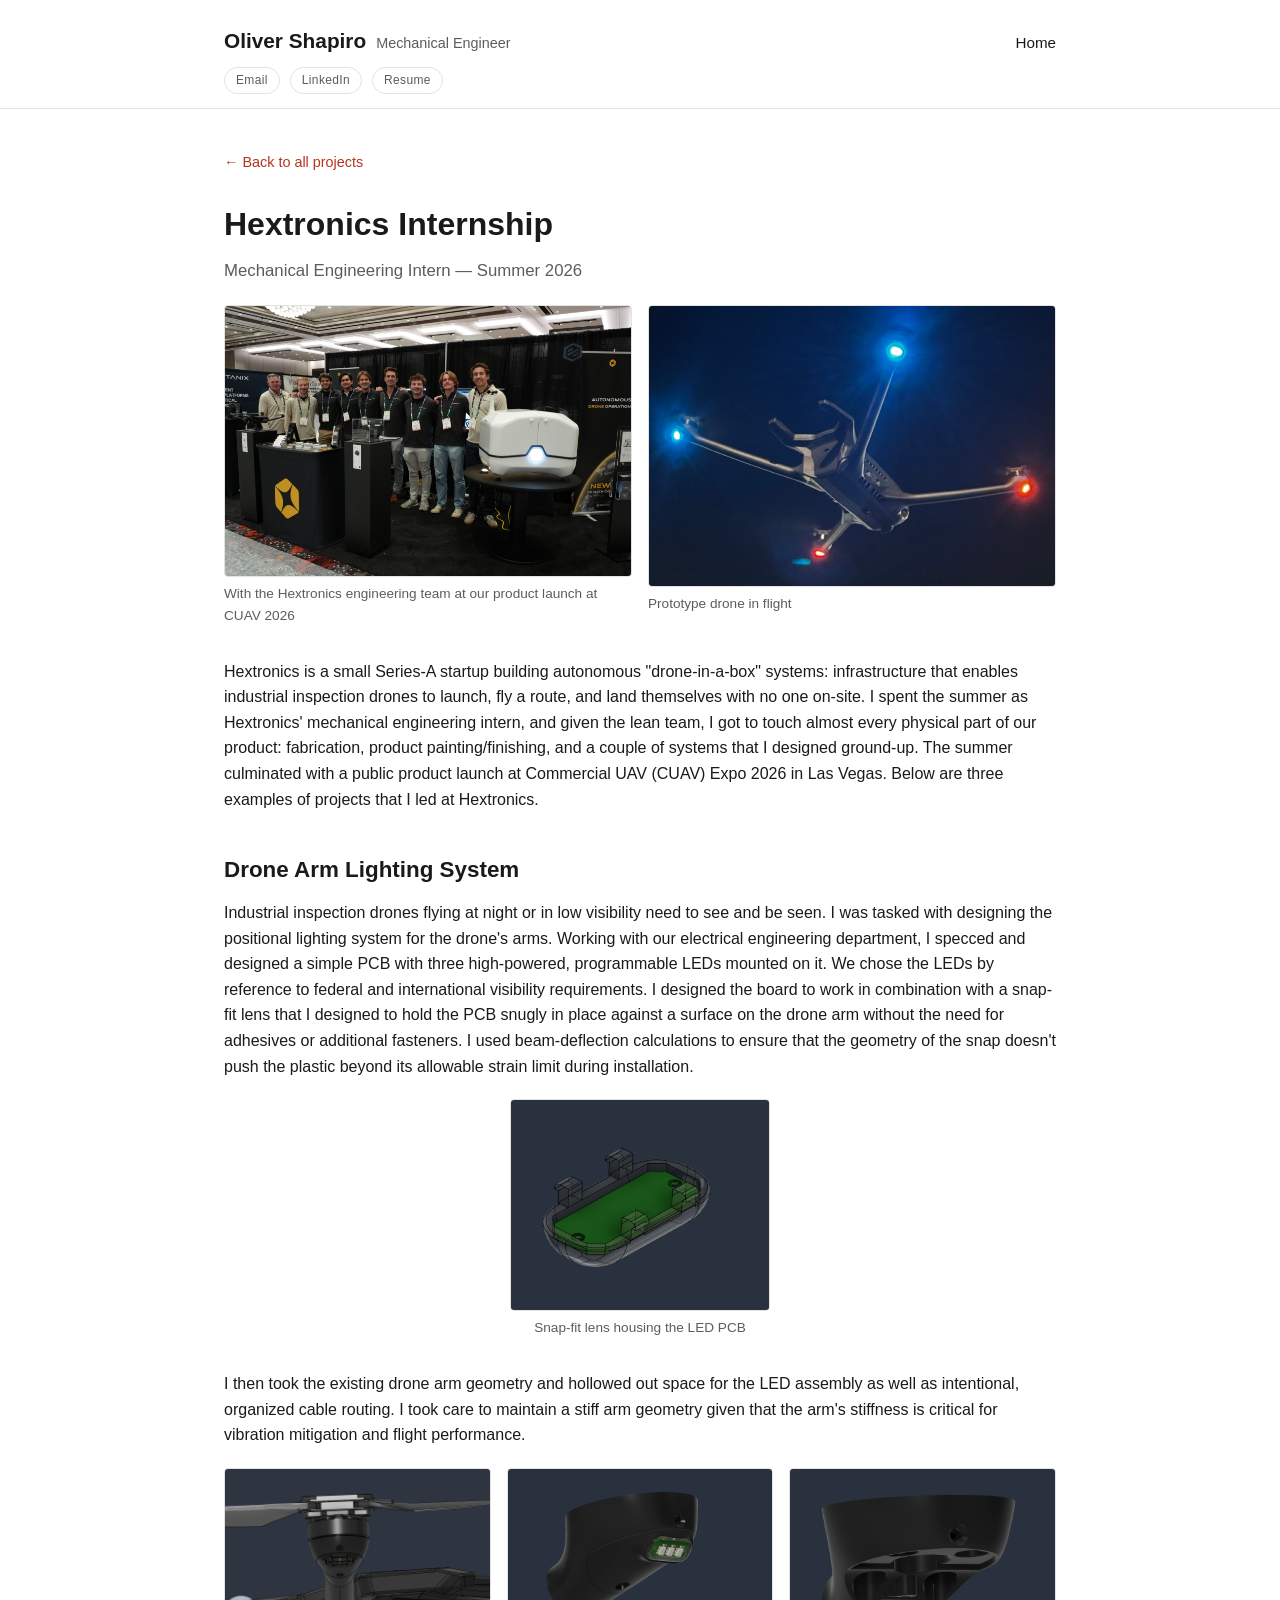
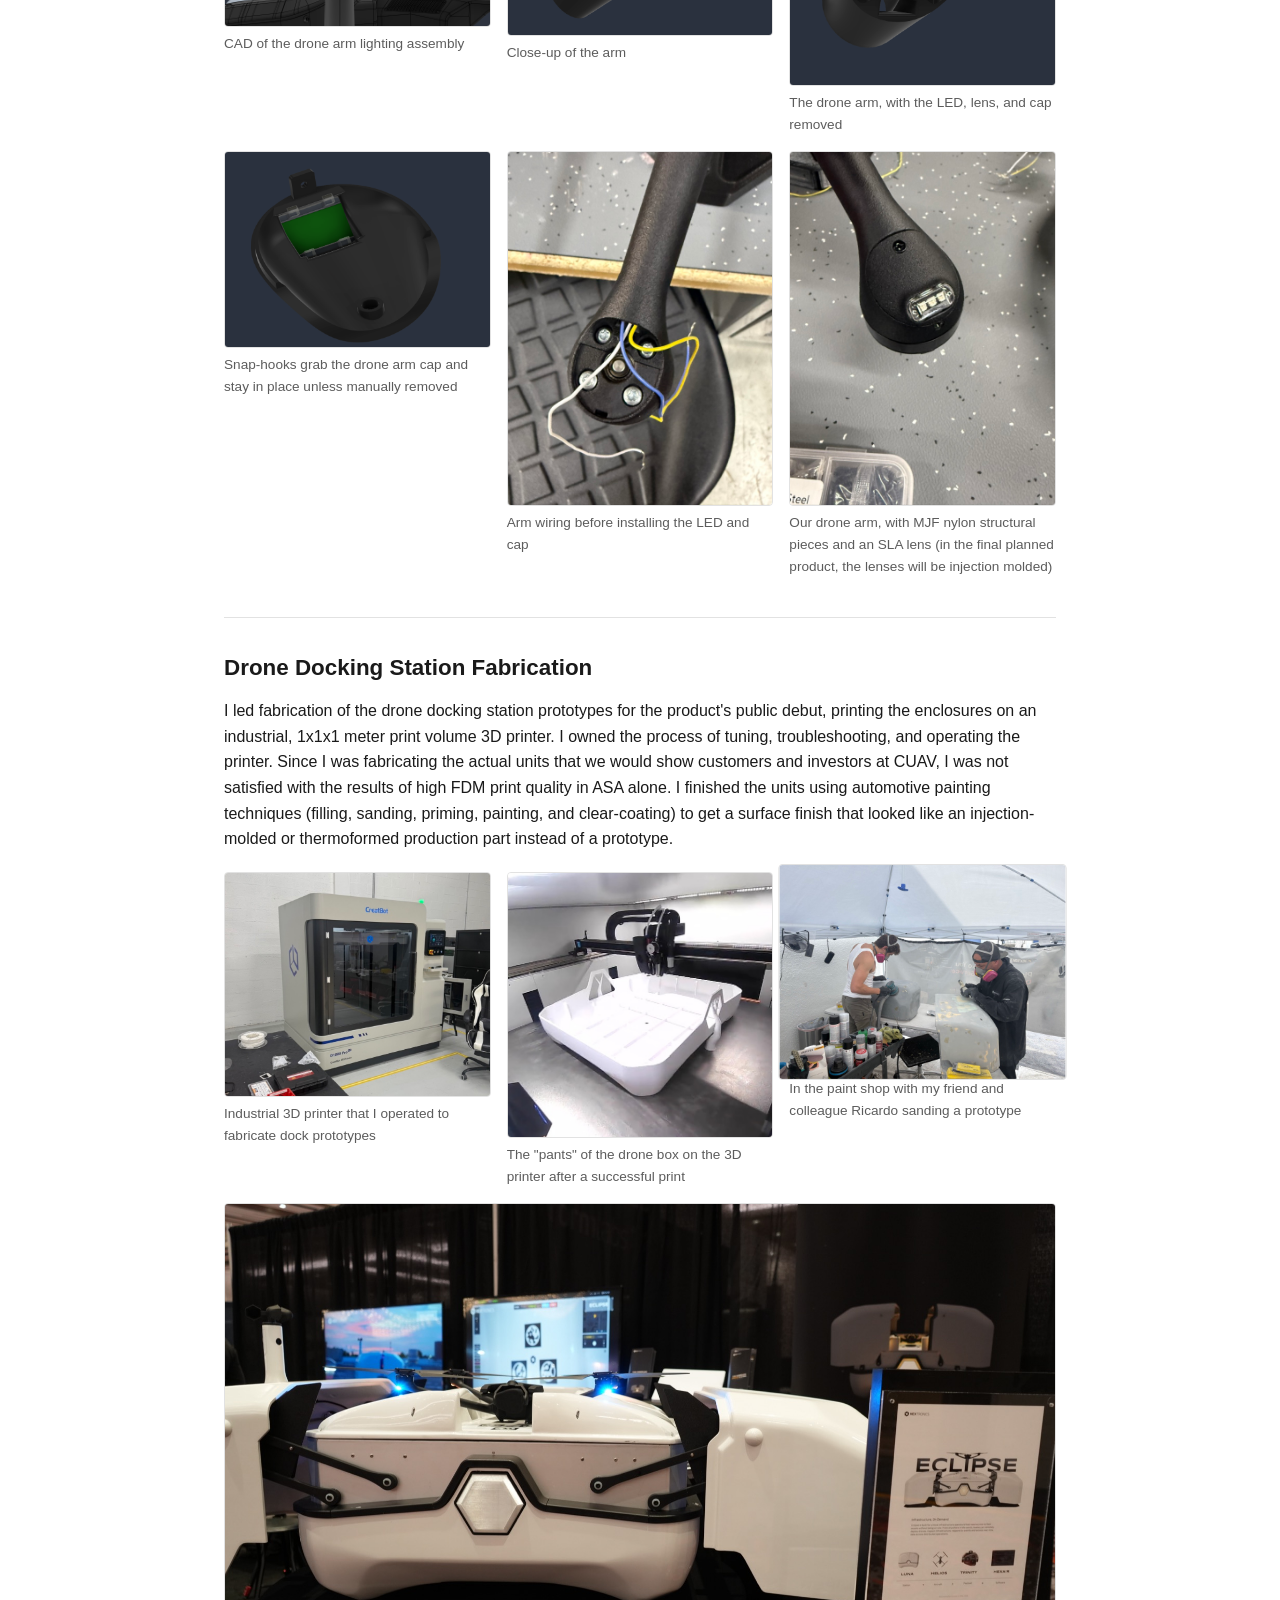
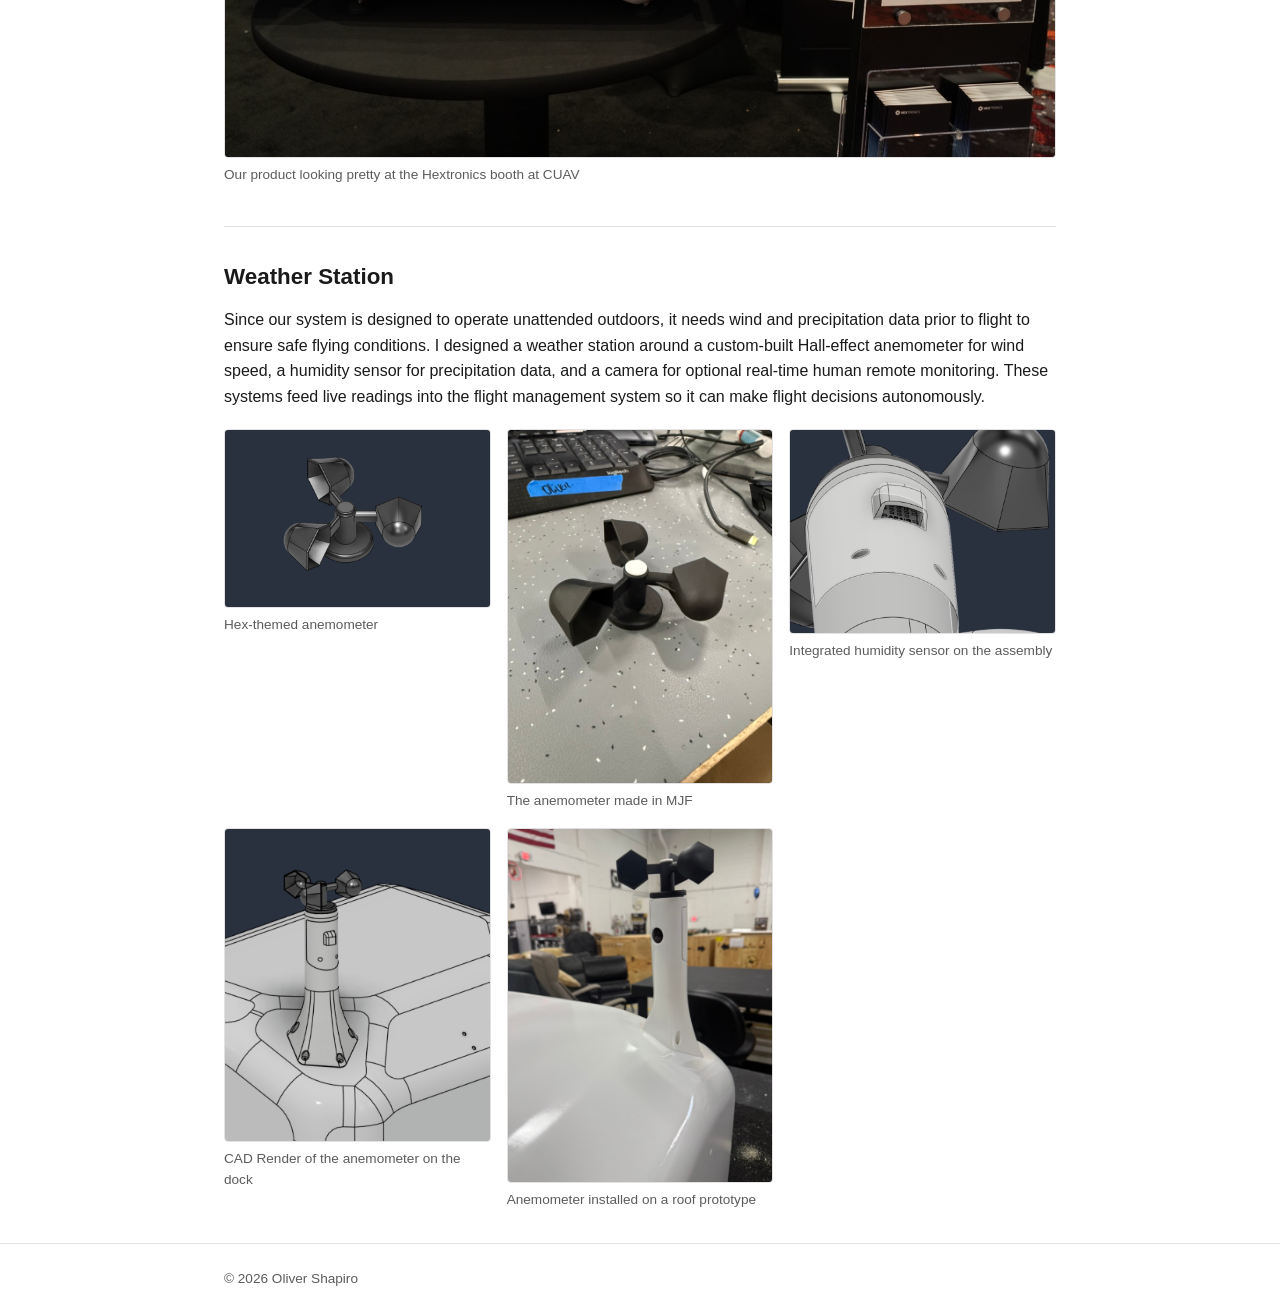
==== commit fd1daf25: "Minor copy edit on weather station section Co-Authored-By: Claude Sonnet 5 <noreply@anthropic.com>" ====
--- a/hextronics.html
+++ b/hextronics.html
@@ -129,7 +129,7 @@
 
     <h2>Weather Station</h2>
     <p>
-      Since our system is designed to operate unattended outdoors, it needs wind and precipitation data prior to flight to ensure safe flying conditions. I designed a weather station built around a
+      Since our system is designed to operate unattended outdoors, it needs wind and precipitation data prior to flight to ensure safe flying conditions. I designed a weather station around a
       custom-built Hall-effect anemometer for wind speed, a humidity sensor for precipitation data, and a camera for optional real-time human remote monitoring. These systems feed live readings
       into the flight management system so it can make flight decisions autonomously.
     </p>
